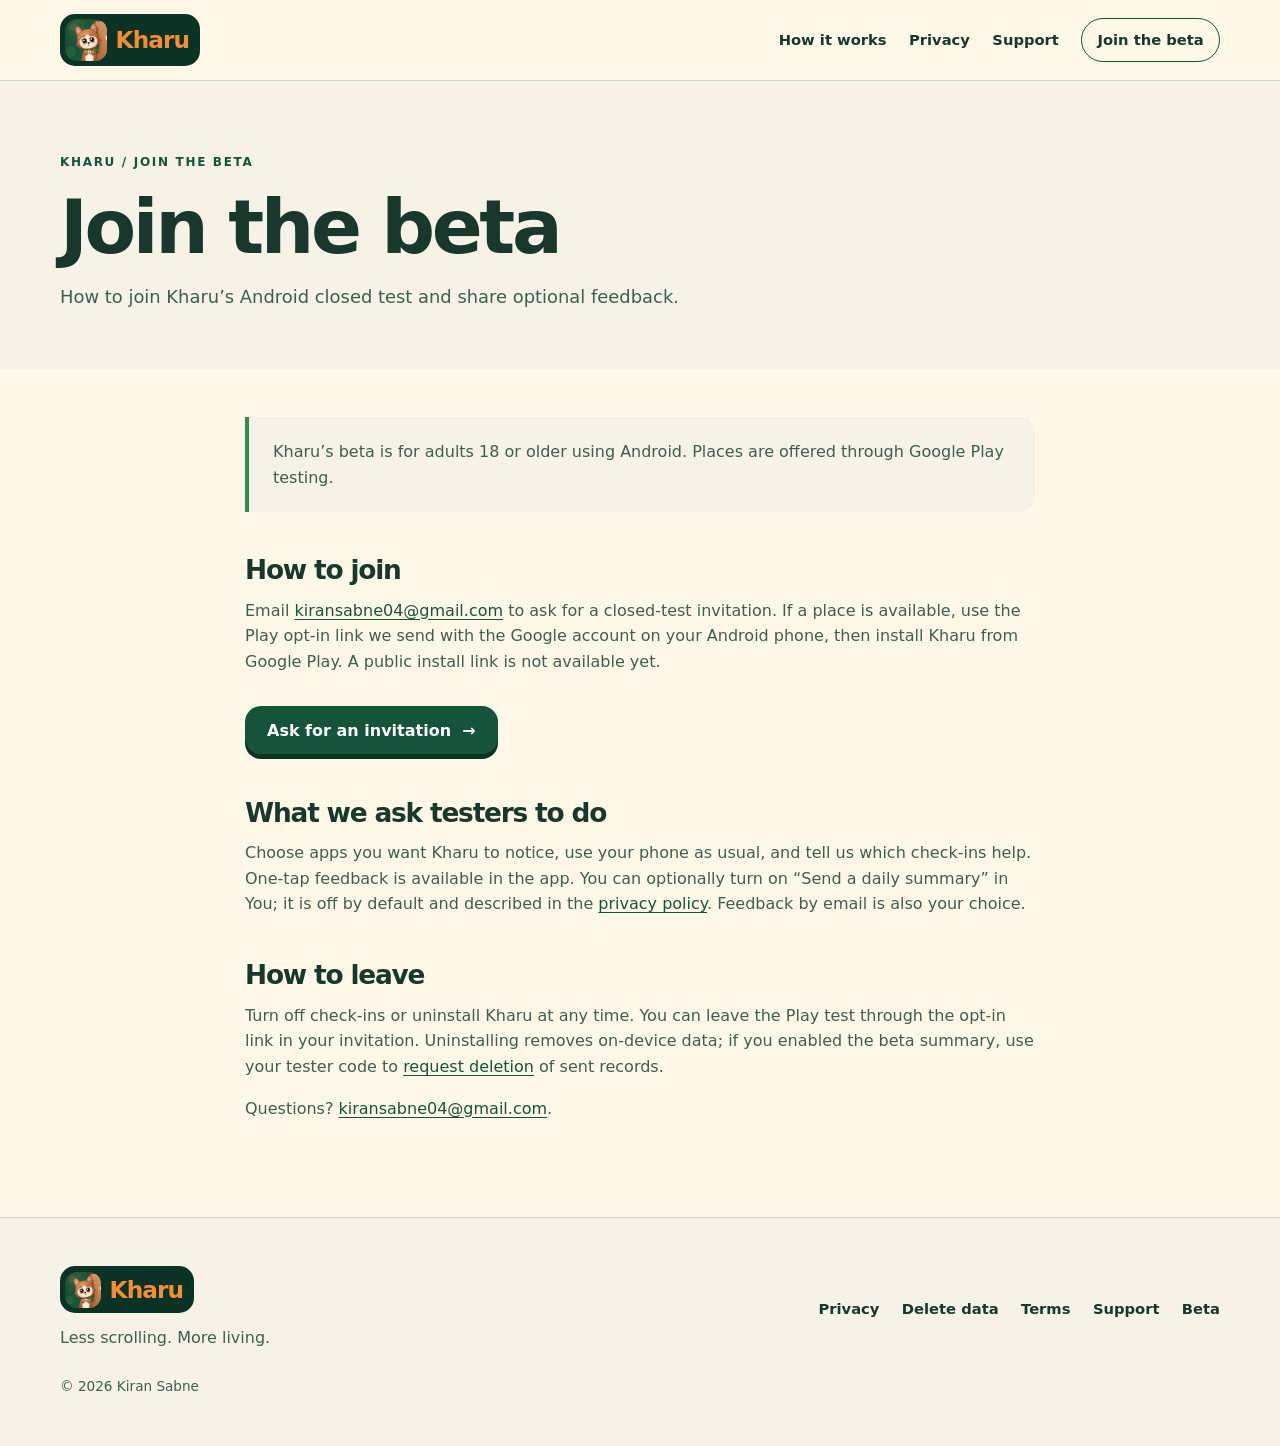
==== beta.html @ 49aa3b91 "Launch Kharu website" ====
<!doctype html>
<html lang="en">
<head>
  <meta charset="utf-8"><meta name="viewport" content="width=device-width, initial-scale=1"><meta name="theme-color" content="#0B3325">
  <title>Join the beta — Kharu</title><meta name="description" content="How to join Kharu’s Android closed test and share optional feedback.">
  <meta property="og:type" content="website"><meta property="og:site_name" content="Kharu"><meta property="og:title" content="Join the beta — Kharu"><meta property="og:description" content="How to join Kharu’s Android closed test and share optional feedback."><meta property="og:url" content="https://kharu.app/beta.html"><meta property="og:image" content="https://kharu.app/assets/feature-graphic-1024x500.png"><meta property="og:image:width" content="1024"><meta property="og:image:height" content="500">
  <meta name="twitter:card" content="summary_large_image"><meta name="twitter:title" content="Join the beta — Kharu"><meta name="twitter:description" content="How to join Kharu’s Android closed test and share optional feedback."><meta name="twitter:image" content="https://kharu.app/assets/feature-graphic-1024x500.png">
  <link rel="icon" href="assets/kharu-icon.svg" type="image/svg+xml"><link rel="icon" href="assets/icon-512.png" type="image/png" sizes="512x512"><link rel="stylesheet" href="styles.css"><script src="script.js" defer>
</script></head>
<body><a class="skip-link" href="#main">Skip to content</a>
<header class="site-header"><div class="wrap header-inner"><a class="brand" href="index.html" aria-label="Kharu home"><img src="assets/kharu-icon.svg" alt="" width="42" height="42"><span>Kharu</span></a><nav aria-label="Main navigation"><a href="index.html#how">How it works</a><a href="index.html#privacy">Privacy</a><a href="support.html">Support</a><a class="nav-cta" href="beta.html">Join the beta</a></nav></div></header>
<main id="main"><header class="page-hero"><div class="wrap"><p class="eyebrow">Kharu / Join the beta</p><h1>Join the beta</h1><p>How to join Kharu’s Android closed test and share optional feedback.</p></div></header><div class="wrap prose">
<div class="callout"><p>Kharu’s beta is for adults 18 or older using Android. Places are offered through Google Play testing.</p></div><h2>How to join</h2><p>Email <a href="mailto:kiransabne04@gmail.com?subject=Kharu%20beta">kiransabne04@gmail.com</a> to ask for a closed-test invitation. If a place is available, use the Play opt-in link we send with the Google account on your Android phone, then install Kharu from Google Play. A public install link is not available yet.</p><div class="page-actions"><a class="button button-primary" href="mailto:kiransabne04@gmail.com?subject=Kharu%20beta">Ask for an invitation <span aria-hidden="true">→</span></a></div><h2>What we ask testers to do</h2><p>Choose apps you want Kharu to notice, use your phone as usual, and tell us which check-ins help. One-tap feedback is available in the app. You can optionally turn on “Send a daily summary” in You; it is off by default and described in the <a href="privacy.html">privacy policy</a>. Feedback by email is also your choice.</p><h2>How to leave</h2><p>Turn off check-ins or uninstall Kharu at any time. You can leave the Play test through the opt-in link in your invitation. Uninstalling removes on-device data; if you enabled the beta summary, use your tester code to <a href="delete-data.html">request deletion</a> of sent records.</p><p>Questions? <a href="mailto:kiransabne04@gmail.com">kiransabne04@gmail.com</a>.</p></div></main><footer class="site-footer"><div class="wrap footer-inner"><div><a class="brand" href="index.html"><img src="assets/kharu-icon.svg" alt="" width="36" height="36"><span>Kharu</span></a><p>Less scrolling. More living.</p></div><nav aria-label="Footer navigation"><a href="privacy.html">Privacy</a><a href="delete-data.html">Delete data</a><a href="terms.html">Terms</a><a href="support.html">Support</a><a href="beta.html">Beta</a></nav><p class="copyright">© <span data-year>2026</span> Kiran Sabne</p></div></footer></body></html>
---- styles.css ----
:root{color-scheme:light dark;--pine:#0B3325;--forest:#15533B;--leaf:#318A50;--lime:#A8D873;--orange:#F58C36;--gold:#F3B446;--cream:#FFF8E9;--paper:#F7F2E7;--ink:#18382C;--muted:#668175;--night:#102119;--bg:var(--cream);--surface:#fffdf6;--surface-alt:var(--paper);--text:var(--ink);--subtle:#3f5e50;--accent:var(--forest);--border:#cad7ca;--shadow:0 16px 38px rgba(11,51,37,.09)}
*{box-sizing:border-box}html{scroll-behavior:smooth}body{margin:0;background:var(--bg);color:var(--text);font:400 1rem/1.6 system-ui,-apple-system,BlinkMacSystemFont,"Segoe UI",sans-serif}img{max-width:100%;height:auto}a{color:var(--accent);text-underline-offset:.18em}a:hover{text-decoration-thickness:2px}button{font:inherit}button,a{touch-action:manipulation}:focus-visible{outline:3px solid var(--orange);outline-offset:4px}.skip-link{position:absolute;top:-100px;left:1rem;z-index:20;padding:.6rem 1rem;background:var(--surface);border-radius:.5rem}.skip-link:focus{top:1rem}.wrap{width:min(100% - 2.5rem,1160px);margin-inline:auto}.narrow{max-width:790px}.site-header{background:var(--bg);border-bottom:1px solid var(--border)}.header-inner{min-height:80px;display:flex;align-items:center;justify-content:space-between;gap:1.5rem}.brand{display:inline-flex;align-items:center;gap:.55rem;padding:.3rem .7rem .3rem .3rem;border-radius:15px;background:var(--pine);color:var(--orange);font-size:1.45rem;font-weight:800;letter-spacing:-.04em;text-decoration:none;white-space:nowrap}.brand img{border-radius:12px}.site-header nav,.site-footer nav{display:flex;align-items:center;gap:1.4rem;flex-wrap:wrap}.site-header nav a,.site-footer nav a{text-decoration:none;color:var(--text);font-size:.92rem;font-weight:650}.site-header nav a:hover,.site-footer nav a:hover{text-decoration:underline}.nav-cta{padding:.58rem .95rem;border:1.5px solid var(--accent);border-radius:999px}.eyebrow{margin:0 0 .8rem;color:var(--accent);font-size:.75rem;font-weight:800;letter-spacing:.14em;text-transform:uppercase}h1,h2,h3,p{margin-top:0}h1,h2,h3{line-height:1.13;letter-spacing:-.045em}h1{font-size:clamp(3.1rem,7vw,6.3rem);margin-bottom:1.4rem}h1 em{font-style:normal;color:var(--forest)}h2{font-size:clamp(2rem,4vw,3.4rem);margin-bottom:2rem}h3{font-size:1.25rem;margin-bottom:.65rem}.lead{font-size:1.24rem;line-height:1.55;max-width:38rem;color:var(--subtle)}.lead-small{font-size:1.1rem;color:var(--subtle)}.hero{overflow:hidden;padding:clamp(4rem,7vw,7rem) 0 5rem;background:radial-gradient(circle at 84% 50%,rgba(168,216,115,.28),transparent 34%),var(--bg)}.hero-grid{display:grid;grid-template-columns:minmax(0,1.2fr) minmax(290px,.8fr);align-items:center;gap:3rem}.hero-copy{position:relative;z-index:1}.actions{display:flex;flex-wrap:wrap;gap:.8rem;margin:1.7rem 0 1rem}.button{min-height:48px;display:inline-flex;align-items:center;justify-content:center;gap:.7rem;padding:.78rem 1.25rem;border:2px solid transparent;border-radius:16px;text-decoration:none;font-weight:800;line-height:1.2;text-align:center}.button-primary{background:var(--forest);color:#fff;box-shadow:0 5px 0 var(--pine)}.button-primary:hover{background:var(--pine)}.button-secondary{border-color:var(--forest);color:var(--forest);background:transparent}.button-secondary:hover{background:rgba(49,138,80,.08)}.button-cream{background:var(--cream);color:var(--pine);box-shadow:0 5px 0 var(--lime)}.small-note{font-size:.88rem;color:var(--subtle)}.hero-art{display:flex;flex-direction:column;align-items:center;justify-content:center}.art-halo{position:relative;width:min(100%,390px);aspect-ratio:1;display:grid;place-items:center;border-radius:50%;background:radial-gradient(circle,#ddedc5 0 54%,rgba(168,216,115,.32) 55% 69%,transparent 70%)}.art-halo img{width:72%;border-radius:26%;box-shadow:var(--shadow)}.hero-note{margin-top:-.4rem;padding:.6rem 1.1rem;transform:rotate(-3deg);border-radius:999px;background:var(--surface);box-shadow:var(--shadow);font-weight:700}.section{padding:clamp(4rem,7vw,6.5rem) 0}.section-paper{background:var(--surface-alt)}.steps{display:grid;grid-template-columns:repeat(3,minmax(0,1fr));gap:1.3rem}.steps article{padding:1.8rem;border-top:3px solid var(--leaf);background:var(--surface);border-radius:0 0 22px 22px;box-shadow:var(--shadow)}.step-num{display:block;margin-bottom:1.3rem;color:var(--accent);font-size:.85rem;font-weight:800}.steps p,.feature-card p{margin-bottom:0;color:var(--subtle)}.feature-grid{display:grid;grid-template-columns:repeat(3,minmax(0,1fr));gap:1rem}.feature-card{min-height:220px;padding:1.55rem;border:1px solid var(--border);border-radius:22px;background:var(--surface)}.feature-icon{display:grid;place-items:center;width:42px;height:42px;margin-bottom:1rem;border-radius:13px;background:var(--lime);color:var(--pine);font-size:1.25rem;font-weight:800}.section-heading{display:flex;align-items:end;justify-content:space-between;gap:1rem}.section-heading h2{margin-bottom:.5rem}.strip-controls{display:flex;gap:.55rem;margin-bottom:.5rem}.strip-controls button{width:44px;height:44px;border:1px solid var(--accent);border-radius:50%;background:var(--surface);color:var(--accent);cursor:pointer}.strip-controls button:hover{background:var(--lime)}.screenshot-strip{display:flex;gap:1.3rem;overflow-x:auto;scroll-snap-type:x mandatory;scroll-padding-inline:1rem;padding:1rem .2rem 2rem;scrollbar-color:var(--leaf) transparent}.screenshot-strip figure{flex:0 0 min(58vw,230px);margin:0;scroll-snap-align:start}.screenshot-strip img{display:block;width:100%;aspect-ratio:390/844;object-fit:cover;border:1px solid var(--border);border-radius:24px;box-shadow:var(--shadow)}.screenshot-strip figcaption{padding:.8rem 0;font-weight:750;text-align:center}.privacy-section{background:var(--pine);color:var(--cream)}.privacy-section .eyebrow{color:var(--lime)}.privacy-section .lead-small{color:#e8f3e4}.privacy-section a{color:var(--lime)}.privacy-grid{display:grid;grid-template-columns:1fr 1fr;align-items:center;gap:4rem}.text-link{font-weight:750}.permission-card{padding:2rem;border:1px solid rgba(255,248,233,.3);border-radius:24px;background:rgba(255,248,233,.08)}.permission-card h3{margin-bottom:1.2rem}.permission-card dl{margin:0}.permission-card dt{margin-top:1rem;font-weight:800}.permission-card dd{margin:0;color:#e8f3e4}.faq-list{border-top:1px solid var(--border)}.faq-list details{border-bottom:1px solid var(--border);padding:1rem 0}.faq-list summary{cursor:pointer;font-weight:750;font-size:1.08rem}.faq-list details p{margin:1rem 0 0;color:var(--subtle)}.closing{padding:3.2rem 0;background:var(--forest);color:var(--cream)}.closing .eyebrow{color:var(--lime)}.closing h2{margin:0}.closing-inner{display:flex;justify-content:space-between;align-items:center;gap:2rem}.site-footer{padding:3rem 0;background:var(--surface-alt);border-top:1px solid var(--border)}.footer-inner{display:grid;grid-template-columns:1fr auto;gap:1rem 2rem}.footer-inner p{margin:.6rem 0 0;color:var(--subtle)}.copyright{grid-column:1/-1;font-size:.85rem}.page-hero{padding:4.5rem 0 2.5rem;background:var(--surface-alt)}.page-hero h1{font-size:clamp(2.6rem,6vw,4.7rem);margin-bottom:.8rem}.page-hero p:last-child{max-width:45rem;color:var(--subtle);font-size:1.12rem}.prose{max-width:790px;padding:3rem 0 5rem}.prose h2{font-size:1.65rem;margin:2.7rem 0 .8rem}.prose h3{font-size:1.15rem;margin:1.7rem 0 .5rem}.prose p,.prose li{color:var(--subtle)}.prose ul,.prose ol{padding-left:1.5rem}.prose li{margin:.35rem 0}.callout{padding:1.35rem 1.5rem;background:var(--surface-alt);border-left:4px solid var(--leaf);border-radius:0 15px 15px 0}.callout p:last-child{margin-bottom:0}.last-updated{font-size:.88rem}.two-column{display:grid;grid-template-columns:repeat(2,minmax(0,1fr));gap:1rem}.info-card{padding:1.4rem;background:var(--surface);border:1px solid var(--border);border-radius:18px}.info-card p:last-child{margin-bottom:0}.page-actions{display:flex;flex-wrap:wrap;gap:.8rem;margin-top:2rem}
@media(max-width:760px){.header-inner{align-items:flex-start;flex-direction:column;padding:1rem 0}.site-header nav{gap:.7rem 1.1rem}.site-header nav a{font-size:.85rem}.hero-grid,.privacy-grid{grid-template-columns:1fr}.hero{padding:3.7rem 0}.hero-art{max-width:310px;margin:auto}.steps,.feature-grid{grid-template-columns:repeat(2,minmax(0,1fr))}.privacy-grid{gap:2rem}.closing-inner{align-items:flex-start;flex-direction:column}.footer-inner{grid-template-columns:1fr}.copyright{grid-column:auto}}@media(max-width:520px){.wrap{width:min(100% - 2rem,1160px)}.hero-grid{gap:2rem}h1{font-size:3.15rem}.actions .button{width:100%}.steps,.feature-grid,.two-column{grid-template-columns:1fr}.feature-card{min-height:0}.screenshot-strip figure{flex-basis:72vw}.section{padding:3.6rem 0}.site-header nav{width:100%;gap:.45rem .85rem}.nav-cta{padding:.3rem .7rem}.page-hero{padding:3.2rem 0 2rem}.prose{padding:2rem 0 4rem}}
@media(prefers-color-scheme:dark){:root{--bg:var(--night);--surface:#193d2d;--surface-alt:var(--pine);--text:var(--cream);--subtle:#d6e8d7;--accent:var(--lime);--border:#496b56;--shadow:0 16px 38px rgba(0,0,0,.23)}h1 em{color:var(--lime)}.button-primary{background:var(--lime);color:var(--pine);box-shadow:0 5px 0 var(--leaf)}.button-primary:hover{background:#c2e69b}.button-secondary{border-color:var(--lime);color:var(--lime)}.button-secondary:hover{background:rgba(168,216,115,.1)}.feature-icon{background:var(--lime)}.privacy-section{background:#0b261c}.art-halo{background:radial-gradient(circle,#315f3a 0 54%,rgba(168,216,115,.18) 55% 69%,transparent 70%)}}
@media(prefers-reduced-motion:reduce){html{scroll-behavior:auto}*,*::before,*::after{animation-duration:.01ms!important;transition-duration:.01ms!important}}
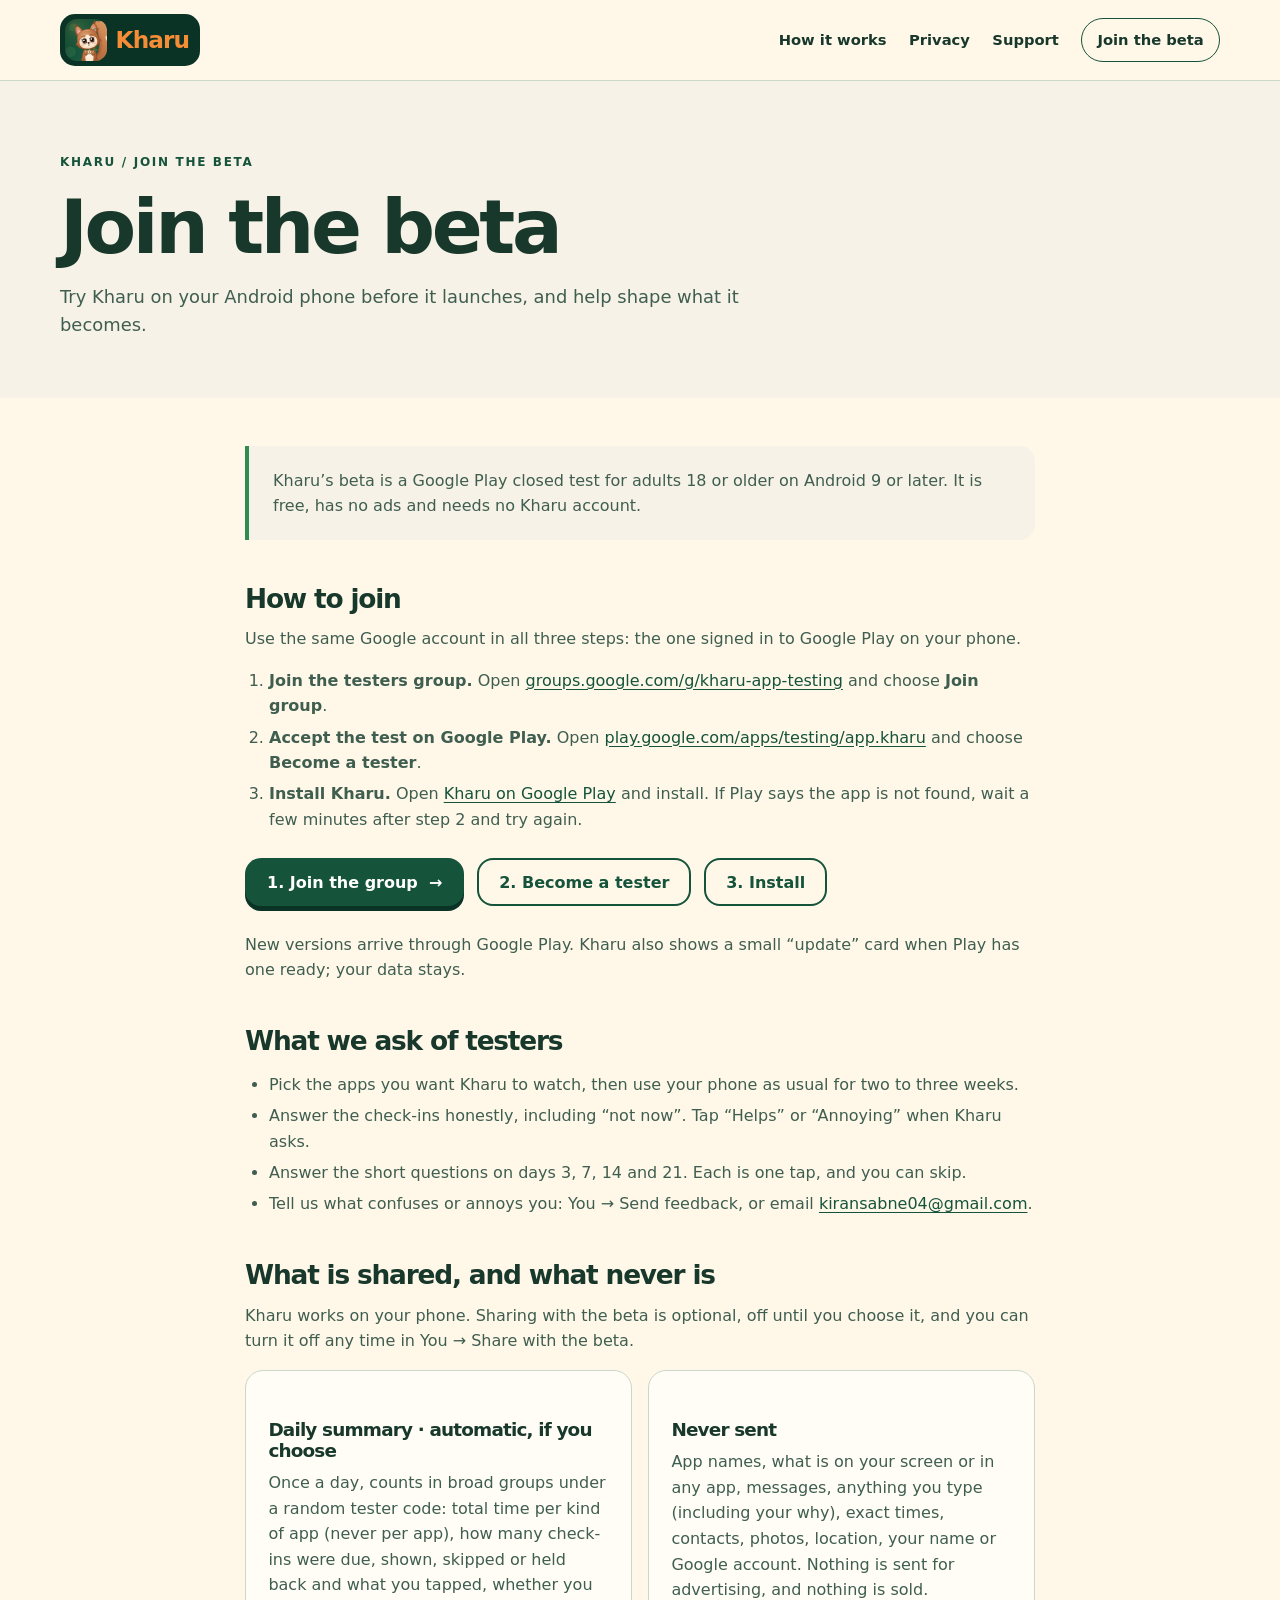
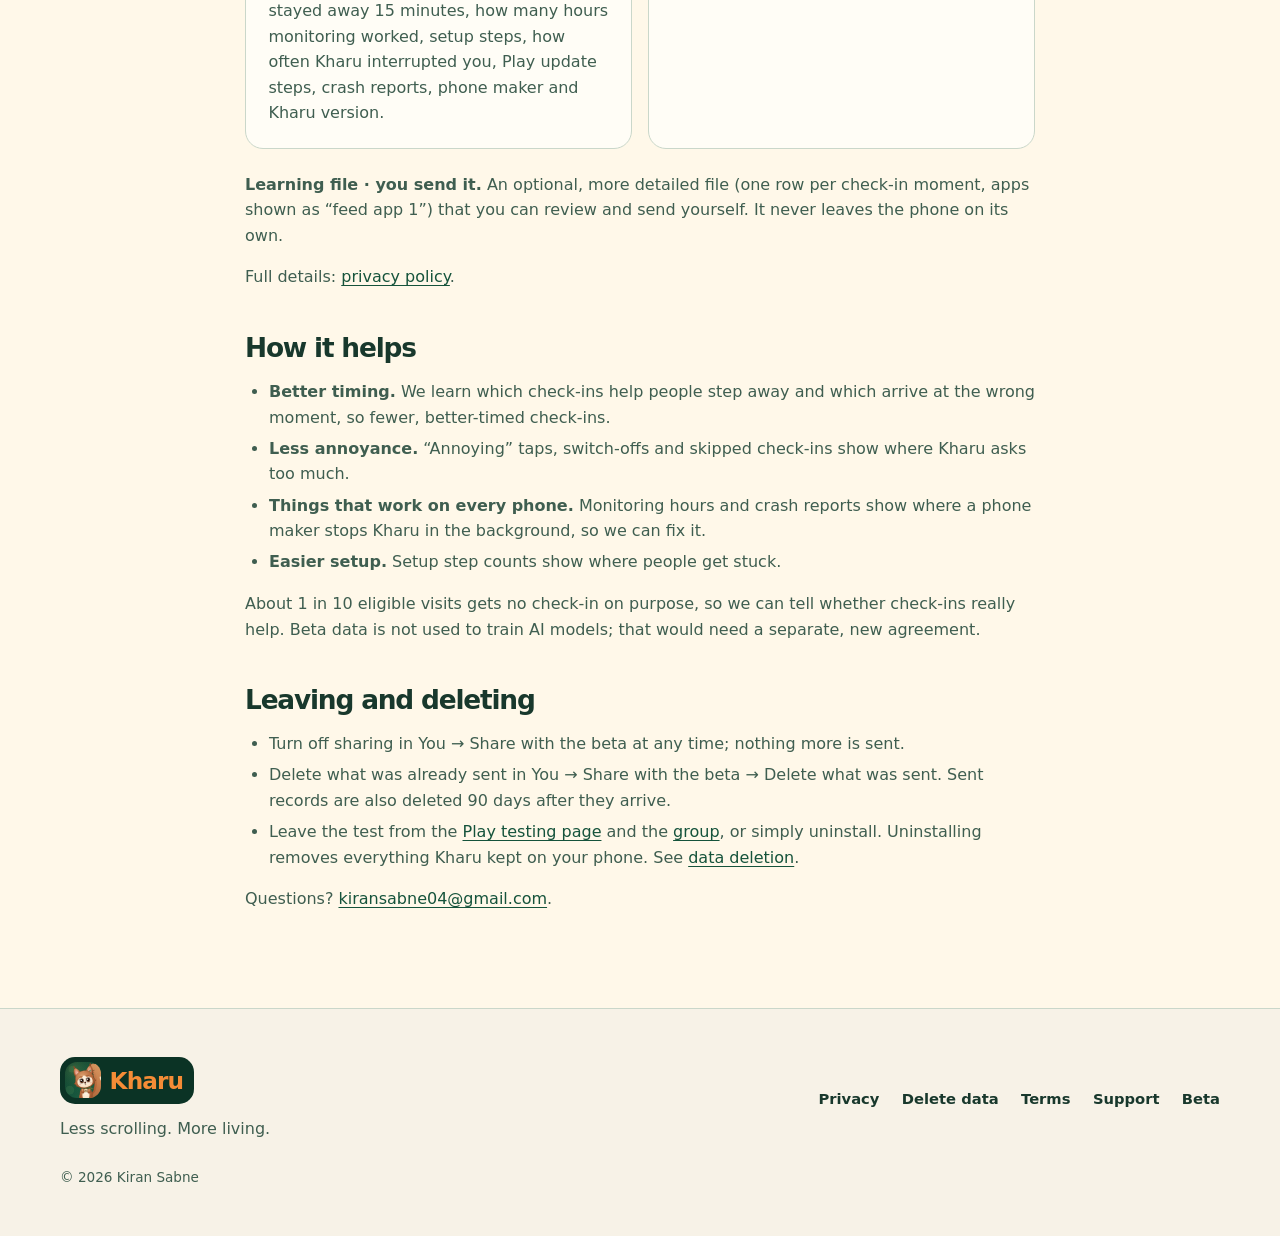
==== commit 86c43ffc: "Beta page: join via the testers group and Play, what is shared and how it helps Three steps (group, " ====
--- a/beta.html
+++ b/beta.html
@@ -2,12 +2,52 @@
 <html lang="en">
 <head>
   <meta charset="utf-8"><meta name="viewport" content="width=device-width, initial-scale=1"><meta name="theme-color" content="#0B3325">
-  <title>Join the beta — Kharu</title><meta name="description" content="How to join Kharu’s Android closed test and share optional feedback.">
-  <meta property="og:type" content="website"><meta property="og:site_name" content="Kharu"><meta property="og:title" content="Join the beta — Kharu"><meta property="og:description" content="How to join Kharu’s Android closed test and share optional feedback."><meta property="og:url" content="https://kharu.app/beta.html"><meta property="og:image" content="https://kharu.app/assets/feature-graphic-1024x500.png"><meta property="og:image:width" content="1024"><meta property="og:image:height" content="500">
-  <meta name="twitter:card" content="summary_large_image"><meta name="twitter:title" content="Join the beta — Kharu"><meta name="twitter:description" content="How to join Kharu’s Android closed test and share optional feedback."><meta name="twitter:image" content="https://kharu.app/assets/feature-graphic-1024x500.png">
+  <title>Join the beta — Kharu</title><meta name="description" content="Join Kharu’s Android closed test: three steps, what is shared and never shared, and how it helps.">
+  <meta property="og:type" content="website"><meta property="og:site_name" content="Kharu"><meta property="og:title" content="Join the beta — Kharu"><meta property="og:description" content="Join Kharu’s Android closed test: three steps, what is shared and never shared, and how it helps."><meta property="og:url" content="https://kharu.app/beta.html"><meta property="og:image" content="https://kharu.app/assets/feature-graphic-1024x500.png"><meta property="og:image:width" content="1024"><meta property="og:image:height" content="500">
+  <meta name="twitter:card" content="summary_large_image"><meta name="twitter:title" content="Join the beta — Kharu"><meta name="twitter:description" content="Join Kharu’s Android closed test: three steps, what is shared and never shared, and how it helps."><meta name="twitter:image" content="https://kharu.app/assets/feature-graphic-1024x500.png">
   <link rel="icon" href="assets/kharu-icon.svg" type="image/svg+xml"><link rel="icon" href="assets/icon-512.png" type="image/png" sizes="512x512"><link rel="stylesheet" href="styles.css"><script src="script.js" defer>
 </script></head>
 <body><a class="skip-link" href="#main">Skip to content</a>
 <header class="site-header"><div class="wrap header-inner"><a class="brand" href="index.html" aria-label="Kharu home"><img src="assets/kharu-icon.svg" alt="" width="42" height="42"><span>Kharu</span></a><nav aria-label="Main navigation"><a href="index.html#how">How it works</a><a href="index.html#privacy">Privacy</a><a href="support.html">Support</a><a class="nav-cta" href="beta.html">Join the beta</a></nav></div></header>
-<main id="main"><header class="page-hero"><div class="wrap"><p class="eyebrow">Kharu / Join the beta</p><h1>Join the beta</h1><p>How to join Kharu’s Android closed test and share optional feedback.</p></div></header><div class="wrap prose">
-<div class="callout"><p>Kharu’s beta is for adults 18 or older using Android. Places are offered through Google Play testing.</p></div><h2>How to join</h2><p>Email <a href="mailto:kiransabne04@gmail.com?subject=Kharu%20beta">kiransabne04@gmail.com</a> to ask for a closed-test invitation. If a place is available, use the Play opt-in link we send with the Google account on your Android phone, then install Kharu from Google Play. A public install link is not available yet.</p><div class="page-actions"><a class="button button-primary" href="mailto:kiransabne04@gmail.com?subject=Kharu%20beta">Ask for an invitation <span aria-hidden="true">→</span></a></div><h2>What we ask testers to do</h2><p>Choose apps you want Kharu to notice, use your phone as usual, and tell us which check-ins help. One-tap feedback is available in the app. You can optionally turn on “Send a daily summary” in You; it is off by default and described in the <a href="privacy.html">privacy policy</a>. Feedback by email is also your choice.</p><h2>How to leave</h2><p>Turn off check-ins or uninstall Kharu at any time. You can leave the Play test through the opt-in link in your invitation. Uninstalling removes on-device data; if you enabled the beta summary, use your tester code to <a href="delete-data.html">request deletion</a> of sent records.</p><p>Questions? <a href="mailto:kiransabne04@gmail.com">kiransabne04@gmail.com</a>.</p></div></main><footer class="site-footer"><div class="wrap footer-inner"><div><a class="brand" href="index.html"><img src="assets/kharu-icon.svg" alt="" width="36" height="36"><span>Kharu</span></a><p>Less scrolling. More living.</p></div><nav aria-label="Footer navigation"><a href="privacy.html">Privacy</a><a href="delete-data.html">Delete data</a><a href="terms.html">Terms</a><a href="support.html">Support</a><a href="beta.html">Beta</a></nav><p class="copyright">© <span data-year>2026</span> Kiran Sabne</p></div></footer></body></html>
+<main id="main"><header class="page-hero"><div class="wrap"><p class="eyebrow">Kharu / Join the beta</p><h1>Join the beta</h1><p>Try Kharu on your Android phone before it launches, and help shape what it becomes.</p></div></header><div class="wrap prose">
+<div class="callout"><p>Kharu’s beta is a Google Play closed test for adults 18 or older on Android 9 or later. It is free, has no ads and needs no Kharu account.</p></div>
+<h2>How to join</h2>
+<p>Use the same Google account in all three steps: the one signed in to Google Play on your phone.</p>
+<ol>
+<li><strong>Join the testers group.</strong> Open <a href="https://groups.google.com/g/kharu-app-testing">groups.google.com/g/kharu-app-testing</a> and choose <strong>Join group</strong>.</li>
+<li><strong>Accept the test on Google Play.</strong> Open <a href="https://play.google.com/apps/testing/app.kharu">play.google.com/apps/testing/app.kharu</a> and choose <strong>Become a tester</strong>.</li>
+<li><strong>Install Kharu.</strong> Open <a href="https://play.google.com/store/apps/details?id=app.kharu">Kharu on Google Play</a> and install. If Play says the app is not found, wait a few minutes after step 2 and try again.</li>
+</ol>
+<div class="page-actions" style="margin:1.6rem 0 1.6rem"><a class="button button-primary" href="https://groups.google.com/g/kharu-app-testing">1. Join the group <span aria-hidden="true">→</span></a><a class="button button-secondary" href="https://play.google.com/apps/testing/app.kharu">2. Become a tester</a><a class="button button-secondary" href="https://play.google.com/store/apps/details?id=app.kharu">3. Install</a></div>
+<p>New versions arrive through Google Play. Kharu also shows a small “update” card when Play has one ready; your data stays.</p>
+<h2>What we ask of testers</h2>
+<ul>
+<li>Pick the apps you want Kharu to watch, then use your phone as usual for two to three weeks.</li>
+<li>Answer the check-ins honestly, including “not now”. Tap “Helps” or “Annoying” when Kharu asks.</li>
+<li>Answer the short questions on days 3, 7, 14 and 21. Each is one tap, and you can skip.</li>
+<li>Tell us what confuses or annoys you: You → Send feedback, or email <a href="mailto:kiransabne04@gmail.com?subject=Kharu%20beta">kiransabne04@gmail.com</a>.</li>
+</ul>
+<h2>What is shared, and what never is</h2>
+<p>Kharu works on your phone. Sharing with the beta is optional, off until you choose it, and you can turn it off any time in You → Share with the beta.</p>
+<div class="two-column">
+<div class="info-card"><h3>Daily summary · automatic, if you choose</h3><p>Once a day, counts in broad groups under a random tester code: total time per kind of app (never per app), how many check-ins were due, shown, skipped or held back and what you tapped, whether you stayed away 15 minutes, how many hours monitoring worked, setup steps, how often Kharu interrupted you, Play update steps, crash reports, phone maker and Kharu version.</p></div>
+<div class="info-card"><h3>Never sent</h3><p>App names, what is on your screen or in any app, messages, anything you type (including your why), exact times, contacts, photos, location, your name or Google account. Nothing is sent for advertising, and nothing is sold.</p></div>
+</div>
+<p style="margin-top:1.4rem"><strong>Learning file · you send it.</strong> An optional, more detailed file (one row per check-in moment, apps shown as “feed app 1”) that you can review and send yourself. It never leaves the phone on its own.</p>
+<p>Full details: <a href="privacy.html">privacy policy</a>.</p>
+<h2>How it helps</h2>
+<ul>
+<li><strong>Better timing.</strong> We learn which check-ins help people step away and which arrive at the wrong moment, so fewer, better-timed check-ins.</li>
+<li><strong>Less annoyance.</strong> “Annoying” taps, switch-offs and skipped check-ins show where Kharu asks too much.</li>
+<li><strong>Things that work on every phone.</strong> Monitoring hours and crash reports show where a phone maker stops Kharu in the background, so we can fix it.</li>
+<li><strong>Easier setup.</strong> Setup step counts show where people get stuck.</li>
+</ul>
+<p>About 1 in 10 eligible visits gets no check-in on purpose, so we can tell whether check-ins really help. Beta data is not used to train AI models; that would need a separate, new agreement.</p>
+<h2>Leaving and deleting</h2>
+<ul>
+<li>Turn off sharing in You → Share with the beta at any time; nothing more is sent.</li>
+<li>Delete what was already sent in You → Share with the beta → Delete what was sent. Sent records are also deleted 90 days after they arrive.</li>
+<li>Leave the test from the <a href="https://play.google.com/apps/testing/app.kharu">Play testing page</a> and the <a href="https://groups.google.com/g/kharu-app-testing">group</a>, or simply uninstall. Uninstalling removes everything Kharu kept on your phone. See <a href="delete-data.html">data deletion</a>.</li>
+</ul>
+<p>Questions? <a href="mailto:kiransabne04@gmail.com">kiransabne04@gmail.com</a>.</p>
+</div></main><footer class="site-footer"><div class="wrap footer-inner"><div><a class="brand" href="index.html"><img src="assets/kharu-icon.svg" alt="" width="36" height="36"><span>Kharu</span></a><p>Less scrolling. More living.</p></div><nav aria-label="Footer navigation"><a href="privacy.html">Privacy</a><a href="delete-data.html">Delete data</a><a href="terms.html">Terms</a><a href="support.html">Support</a><a href="beta.html">Beta</a></nav><p class="copyright">© <span data-year>2026</span> Kiran Sabne</p></div></footer></body></html>
